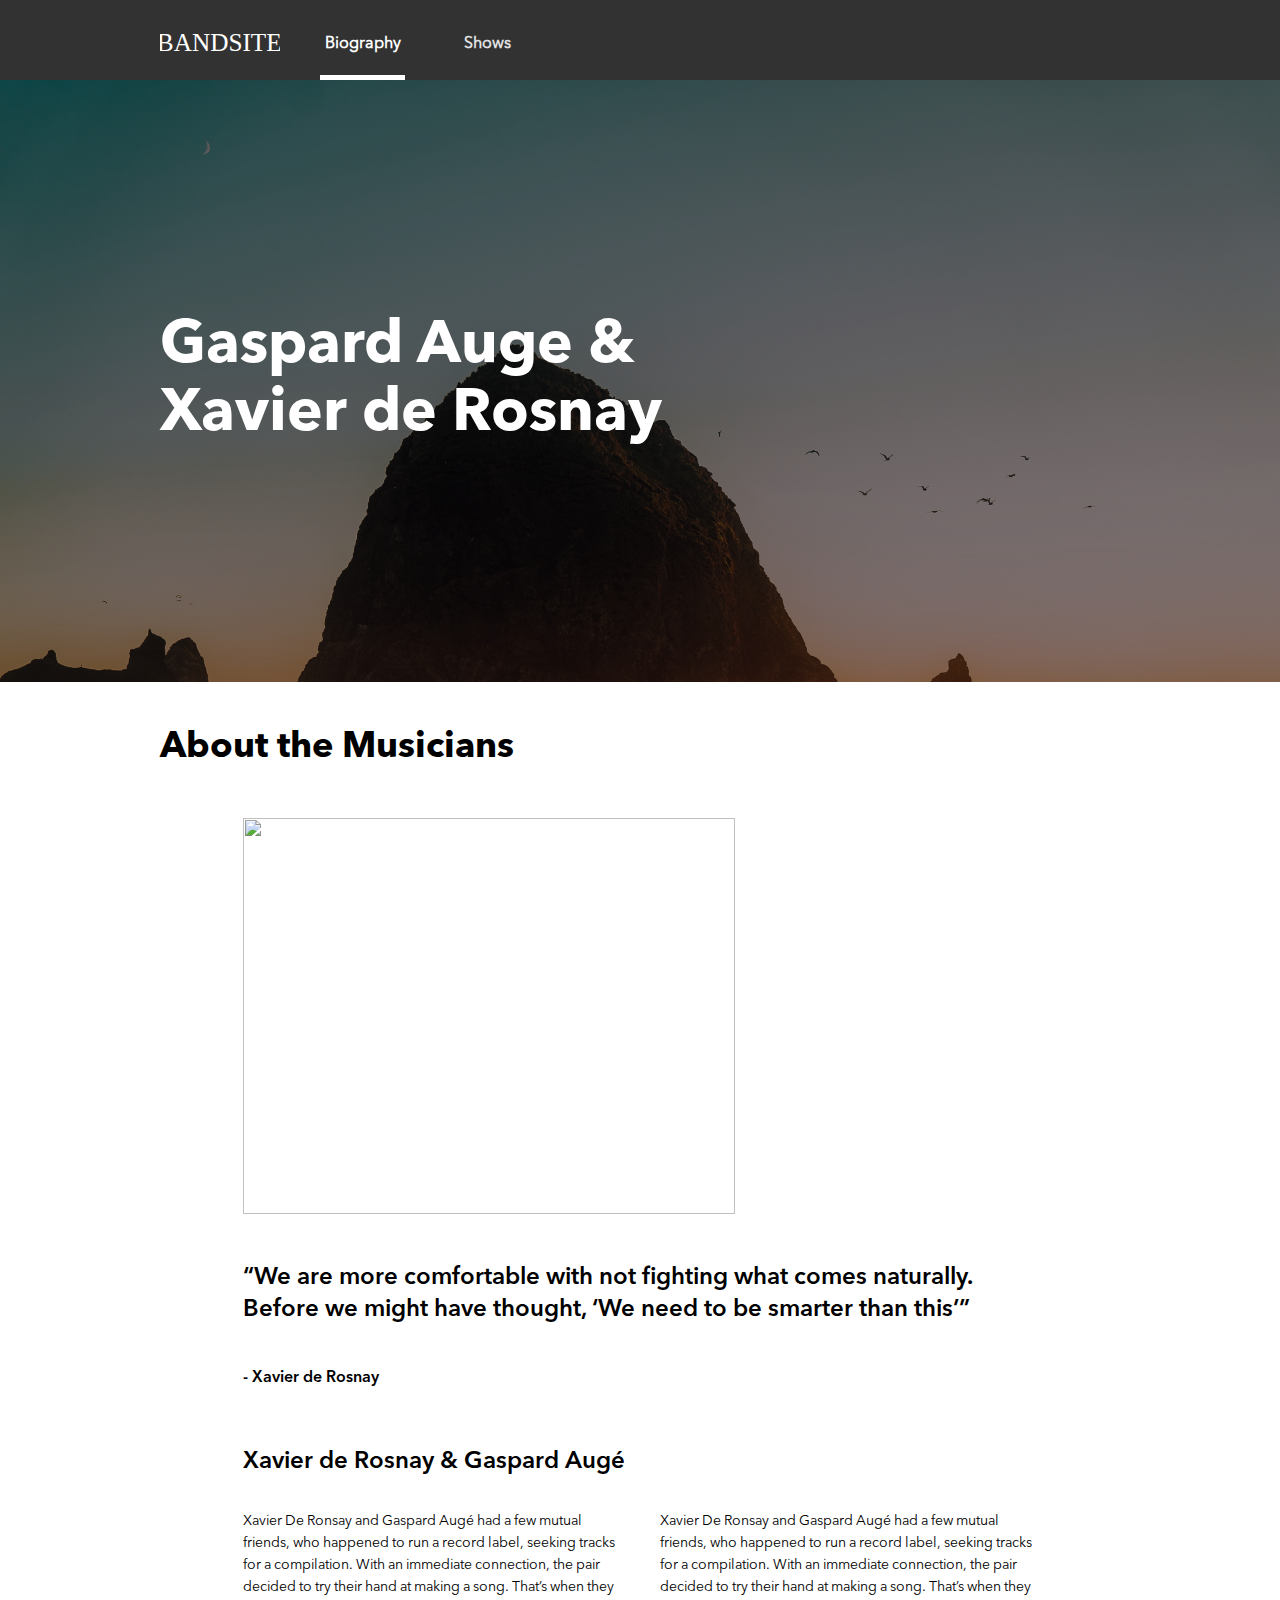
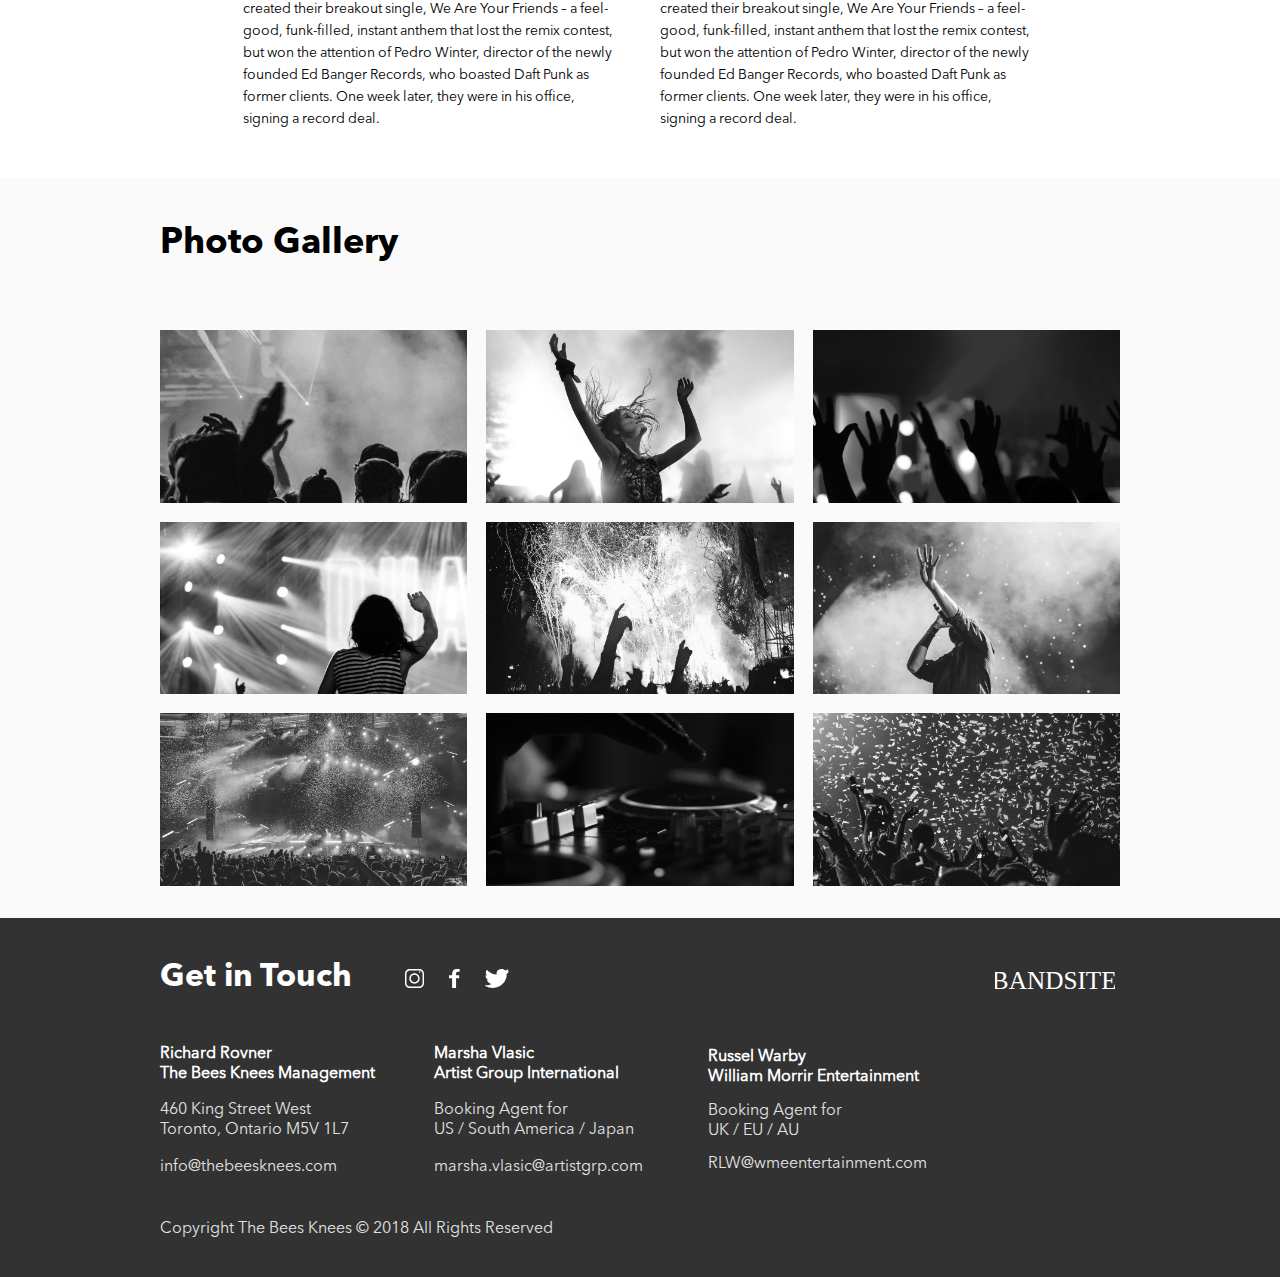
==== sprint-2/index.html @ 030485b4 "Finished Shows Page" ====
<!DOCTYPE html>
<html lang="en">

<head>
    <meta charset="UTF-8">
    <meta http-equiv="X-UA-Compatible" content="ie=edge">
    <meta name="viewport" content="width=device-width, initial-scale=1.0">
    <title>Gaspard Auge & Xavier de Rosnay</title>
    <link rel="stylesheet" type="text/css" href="css/styles.css">
</head>

<body>
    <nav>
        <div class="nav__logo">
            <a href="index.html"><img src="assets/Logo/Logo-bandsite.svg"></a>
        </div>
        <div class="nav__pages">
            <a class="nav__text nav__text--selected" href ="index.html"><h3>Biography</h3></a>
            <a class="nav__text" href ="pages/shows.html"><h3>Shows</h3></a>
        </div>
    </nav>
    <div class="header__image--overlay">
        <header>
            <h1 class="header__title">
                Gaspard Auge & <br /> Xavier de Rosnay
            </h1>
        </header>
    </div>
    
    <main>
        <h1 class="main__text">
            <br />About the Musicians
        </h1>
        <img class="main__image--large" src="assets/Images/Band-Image.jpg">
        <h2 class="main__quote">
            “We are more comfortable with not fighting what comes naturally.
            Before we might have thought, ‘We need to be smarter than this’”
        </h2>
        <h3 class="main__quote--attribution">
            - Xavier de Rosnay
        </h3>
        <h2 class="main__paragraph--title">
            Xavier de Rosnay & Gaspard Augé
        </h2>
        <div class="main__paragraph--container">
            <h4 class="main__paragraph--text">
                Xavier De Ronsay and Gaspard Augé had a few mutual friends,
                who happened to run a record label, seeking tracks for a
                compilation. With an immediate connection, the pair decided to
                try their hand at making a song. That’s when they created their
                breakout single, We Are Your Friends – a feel-good, funk-filled,
                instant anthem that lost the remix contest, but won the attention
                of Pedro Winter, director of the newly founded Ed Banger
                Records, who boasted Daft Punk as former clients. One week
                later, they were in his office, signing a record deal.
            </h4>

            <br />
            <h4 class="main__paragraph--text">
                Xavier De Ronsay and Gaspard Augé had a few mutual friends,
                who happened to run a record label, seeking tracks for a
                compilation. With an immediate connection, the pair decided to
                try their hand at making a song. That’s when they created their
                breakout single, We Are Your Friends – a feel-good, funk-filled,
                instant anthem that lost the remix contest, but won the attention
                of Pedro Winter, director of the newly founded Ed Banger
                Records, who boasted Daft Punk as former clients. One week
                later, they were in his office, signing a record deal.
            </h4>
        </div>

        <div class="main__photoGallery">
            <h1 class="main__photoGallery--title"><br />Photo Gallery</h1>
            <img class="main__image--small" src="assets/Images/Photo-gallery-1.jpg">
            <img class="main__image--small" src="assets/Images/Photo-gallery-2.jpg">
            <img class="main__image--small" src="assets/Images/Photo-gallery-3.jpg">
            <img class="main__image--small" src="assets/Images/Photo-gallery-4.jpg">
            <img class="main__image--small" src="assets/Images/Photo-gallery-5.jpg">
            <img class="main__image--small" src="assets/Images/Photo-gallery-6.jpg">
            <img class="main__image--small" src="assets/Images/Photo-gallery-7.jpg">
            <img class="main__image--small" src="assets/Images/Photo-gallery-8.jpg">
            <img class="main__image--small" src="assets/Images/Photo-gallery-9.jpg">
        </div>
    </main>

    <footer>
        <div class="footer__container">
            <h1>
                Get in Touch
            </h1>

            <div class="footer__social">
                <img class="footer__social--icon" src="assets/Icons/SVG/Icon-instagram.svg">
                <img class="footer__social--icon" src="assets/Icons/SVG/Icon-facebook.svg">
                <img class="footer__social--icon" src="assets/Icons/SVG/Icon-twitter.svg">
                <div class="footer__logo">
                    <a href="index.html"><img src="assets/Logo/Logo-bandsite.svg"></a>
                </div>
            </div>

            <div class="footer__text--container">
                <h4 class="footer__text--bold">Richard Rovner <br />The Bees Knees Management</h2>
                    <h4 class="footer__text">460 King Street West <br />Toronto, Ontario M5V 1L7</h2>
                        <a class="footer__text" href="Mailto:info@thebeesknees.com">info@thebeesknees.com</a>
            </div>

            <div class="footer__text--container">
                <h4 class="footer__text--bold">Marsha Vlasic<br />Artist Group International</h2>
                    <h4 class="footer__text">Booking Agent for<br />US / South America / Japan</h2>
                        <a class="footer__text"
                            href="Mailto:marsha.vlasic@artistgrp.com">marsha.vlasic@artistgrp.com</a>
            </div>

            <div class="footer__text--container">
                <h4 class="footer__text--bold">Russel Warby<br />William Morrir Entertainment</h2>
                    <h4 class="footer__text">Booking Agent for<br />UK / EU / AU</h2>
                        <a class="footer__text" href="Mailto:RLW@wmeentertainment.com">RLW@wmeentertainment.com</a>
            </div>

            <h4 class="footer__copyright">Copyright The Bees Knees © 2018 All Rights Reserved</h2>
        </div>
    </footer>
</body>

</html>
---- sprint-2/css/styles.css ----
@font-face {
  font-family: "AvenirNextRegular";
  src: url(../fonts/AvenirNextRegular.otf);
}

@font-face {
  font-family: "AvenirNextDemiBold";
  src: url(../fonts/AvenirNextDemi.otf);
}

@font-face {
  font-family: "AvenirNextBold";
  src: url(../fonts/AvenirNextBold.otf);
}

body {
  margin: 0px;
  font-family: AvenirNextRegular;
}

main {
  display: -webkit-box;
  display: -ms-flexbox;
  display: flex;
  -webkit-box-orient: vertical;
  -webkit-box-direction: normal;
      -ms-flex-direction: column;
          flex-direction: column;
}

a {
  text-decoration: none;
}

h1 {
  font-size: 7.5vw;
  line-height: 10vw;
  margin: 0px;
  font-family: AvenirNextBold;
}

h2 {
  font-size: 5vw;
  line-height: 7vw;
  margin: 0px;
  font-family: AvenirNextDemiBold;
}

h3 {
  font-size: 4vw;
  line-height: 6vw;
  margin: 0px;
  font-family: AvenirNextDemiBold;
}

h4 {
  font-size: 3.8vw;
  line-height: 5vw;
  margin: 0px;
  font-weight: normal;
}

h5 {
  font-size: 4vw;
  line-height: 6vw;
  color: #AFAFAF;
  margin: 0px;
  padding-bottom: 5vw;
}

table {
  margin: 0px 5%;
  padding-bottom: 40px;
}

td {
  display: block;
}

nav {
  background-color: #323232;
  height: 80px;
  display: -webkit-box;
  display: -ms-flexbox;
  display: flex;
  -ms-flex-wrap: wrap;
      flex-wrap: wrap;
  -webkit-box-pack: space-evenly;
      -ms-flex-pack: space-evenly;
          justify-content: space-evenly;
  -webkit-box-align: end;
      -ms-flex-align: end;
          align-items: flex-end;
}

nav h3 {
  font-family: AvenirNextRegular;
}

.nav__logo {
  display: -webkit-box;
  display: -ms-flexbox;
  display: flex;
  padding-bottom: 1vw;
}

.nav__pages {
  width: 100%;
  height: 38px;
  display: -webkit-box;
  display: -ms-flexbox;
  display: flex;
  -webkit-box-pack: space-evenly;
      -ms-flex-pack: space-evenly;
          justify-content: space-evenly;
  -webkit-box-align: end;
      -ms-flex-align: end;
          align-items: flex-end;
}

.nav__text {
  color: #E1E1E1;
  text-align: center;
  width: 50%;
  padding: 2vw;
  font-family: AvenirNextRegular;
  font-weight: normal;
  border-bottom: solid #323232 5px;
}

.nav__text:hover {
  border-color: #FFFFFF;
  font-weight: bold;
  color: #FFFFFF;
  -webkit-transition: 0.3s;
  transition: 0.3s;
}

.nav__text--selected {
  color: #FFFFFF;
  border-bottom: solid #FFFFFF 5px;
  font-weight: bold;
}

header, .header__shows {
  background-image: url(../assets/Images/Hero-image.jpg), -webkit-gradient(linear, left top, left bottom, from(rgba(0, 0, 0, 0.5)), to(rgba(0, 0, 0, 0.5)));
  background-image: url(../assets/Images/Hero-image.jpg), linear-gradient(rgba(0, 0, 0, 0.5), rgba(0, 0, 0, 0.5));
  background-blend-mode: overlay;
  background-size: 100%;
  height: 57vw;
  display: -webkit-box;
  display: -ms-flexbox;
  display: flex;
  -webkit-box-align: center;
      -ms-flex-align: center;
          align-items: center;
}

.header__shows {
  background-image: url(../assets/Images/Show-image.jpg), -webkit-gradient(linear, left top, left bottom, from(rgba(0, 0, 0, 0.5)), to(rgba(0, 0, 0, 0.5)));
  background-image: url(../assets/Images/Show-image.jpg), linear-gradient(rgba(0, 0, 0, 0.5), rgba(0, 0, 0, 0.5));
  background-position: center;
  height: 150vw;
  -webkit-box-orient: vertical;
  -webkit-box-direction: normal;
      -ms-flex-direction: column;
          flex-direction: column;
  -webkit-box-pack: start;
      -ms-flex-pack: start;
          justify-content: flex-start;
}

.header__title, .header__title--shows, .header__text--small {
  color: #FFFFFF;
  width: 70%;
  padding: 5%;
}

.header__title--shows {
  font-size: 11vw;
  line-height: 14vw;
  width: 90%;
  padding-bottom: 20vw;
}

.header__text--small {
  -ms-flex-item-align: start;
      align-self: flex-start;
  padding-bottom: 0px;
  padding-top: 20vw;
  font-size: 4.5vw;
}

.header__SoundCloud--container {
  width: 90%;
  -ms-flex-item-align: center;
      -ms-grid-row-align: center;
      align-self: center;
}

.header__SoundCloud {
  width: 100%;
  height: 30vw;
}

.main__image--large {
  -o-object-fit: cover;
     object-fit: cover;
  width: 90%;
  height: 45vw;
  -ms-flex-item-align: center;
      -ms-grid-row-align: center;
      align-self: center;
  padding: 7.5vw 0px;
}

.main__image--small {
  width: 90%;
  -ms-flex-item-align: center;
      -ms-grid-row-align: center;
      align-self: center;
  padding-bottom: 5%;
  -webkit-filter: grayscale(100%);
          filter: grayscale(100%);
}

.main__image--small:hover {
  -webkit-filter: grayscale(0%);
          filter: grayscale(0%);
  -webkit-transition: 0.3s;
  transition: 0.3s;
}

.main__text, .main__text--title, .main__text--label, .main__text--info, .main__text--date, .main__quote, .main__quote--attribution, .main__paragraph--title, .main__paragraph--text, .main__photoGallery--title {
  width: 90%;
  -ms-flex-item-align: center;
      -ms-grid-row-align: center;
      align-self: center;
}

.main__text--title {
  padding-bottom: 12.5%;
}

.main__text--label {
  padding-bottom: 5%;
}

.main__label--top {
  display: none;
}

.main__text--info, .main__text--date {
  padding-bottom: 7.5%;
}

.main__divider {
  background-color: #E1E1E1;
  height: 1px;
  width: 100%;
  margin-bottom: 7.5%;
}

.main__quote {
  padding-bottom: 10%;
}

.main__quote--attribution {
  padding-bottom: 12.5%;
}

.main__paragraph--title {
  padding-bottom: 7.5%;
}

.main__paragraph--container {
  width: 90%;
  -ms-flex-item-align: center;
      align-self: center;
  display: -webkit-box;
  display: -ms-flexbox;
  display: flex;
  -webkit-box-orient: vertical;
  -webkit-box-direction: normal;
      -ms-flex-direction: column;
          flex-direction: column;
}

.main__paragraph--text {
  width: 100%;
}

.main__photoGallery {
  background-color: #FAFAFA;
  display: -webkit-box;
  display: -ms-flexbox;
  display: flex;
  -webkit-box-orient: vertical;
  -webkit-box-direction: normal;
      -ms-flex-direction: column;
          flex-direction: column;
  margin-top: 12.5%;
  padding-bottom: 8%;
}

.main__photoGallery--title {
  padding-bottom: 7.5%;
}

.main__button--cta {
  border-radius: 4px;
  border: none;
  background-color: #323232;
  color: white;
  width: 100%;
  height: 15vw;
  -ms-flex-item-align: center;
      -ms-grid-row-align: center;
      align-self: center;
  margin: 2.5% 0px 5% 0px;
}

.main__button--cta:hover {
  background-color: black;
  -webkit-transition: 0.2s;
  transition: 0.2s;
}

footer {
  background-color: #323232;
  padding: 10% 0%;
}

.footer__container {
  display: -webkit-box;
  display: -ms-flexbox;
  display: flex;
  -webkit-box-orient: horizontal;
  -webkit-box-direction: normal;
      -ms-flex-flow: row wrap;
          flex-flow: row wrap;
  width: 80%;
}

footer h4 {
  line-height: 20px;
}

footer h1 {
  font-size: 11vw;
  line-height: 10vw;
  color: #FFFFFF;
  padding-left: 3%;
  padding-bottom: 10%;
}

.footer__social {
  margin-left: 5%;
  width: 40%;
  display: -webkit-box;
  display: -ms-flexbox;
  display: flex;
  -webkit-box-pack: justify;
      -ms-flex-pack: justify;
          justify-content: space-between;
  padding-bottom: 10%;
}

.footer__social--icon {
  height: 6vw;
  padding: 0px, 20px;
}

.footer__logo {
  display: none;
}

.footer__text, .footer__text--bold, .footer__copyright {
  color: #E1E1E1;
  font-family: AvenirNextRegular;
  font-weight: normal;
  padding-left: 3%;
  padding-bottom: 6%;
  font-size: 3.5vw;
  line-height: 5vw;
  font-weight: normal;
}

.footer__text--bold {
  font-size: 4vw;
  color: #FFFFFF;
  font-weight: 700;
  padding-top: 5%;
}

.footer__text--container {
  width: 100%;
}

.footer__copyright {
  padding-top: 5%;
  width: 70%;
}

@media (min-width: 600px) {
  h1 {
    font-size: 36px;
    line-height: 44px;
  }
  h2 {
    font-size: 24px;
    line-height: 32px;
  }
  h3 {
    font-size: 16px;
    line-height: 24px;
  }
  h4 {
    font-size: 14px;
    line-height: 22px;
  }
  h5 {
    font-size: 12px;
    line-height: 20px;
    padding: 0px;
  }
  table {
    margin: 0px 3%;
  }
  td {
    display: table-cell;
    width: auto;
  }
  nav {
    -ms-flex-wrap: nowrap;
        flex-wrap: nowrap;
    -webkit-box-pack: justify;
        -ms-flex-pack: justify;
            justify-content: space-between;
  }
  .nav__logo {
    -ms-flex-item-align: center;
        -ms-grid-row-align: center;
        align-self: center;
    padding: 0px 3vw;
  }
  .nav__pages {
    height: 80px;
    -webkit-box-pack: start;
        -ms-flex-pack: start;
            justify-content: flex-start;
    -webkit-box-align: center;
        -ms-flex-align: center;
            align-items: center;
  }
  .nav__text {
    -webkit-box-sizing: border-box;
            box-sizing: border-box;
    width: 85px;
    height: 100%;
    margin: 0px 4%;
    padding: 32px 5px;
  }
  header, .header__shows {
    height: 52vw;
  }
  .header__shows {
    height: 87vw;
  }
  .header__title, .header__title--shows, .header__text--small {
    font-size: 8vw;
    line-height: 8.5vw;
    width: 70%;
    padding: 3%;
  }
  .header__text--small {
    font-size: 3.2vw;
    line-height: 4vw;
    padding-top: 8%;
    padding-bottom: 0px;
    font-family: AvenirNextBold;
  }
  .header__title--shows {
    line-height: 12vw;
    -ms-flex-item-align: start;
        align-self: flex-start;
    width: 80%;
  }
  .header__SoundCloud--container {
    width: 94%;
  }
  .header__SoundCloud {
    width: 62%;
    height: 20vw;
  }
  .main__image--large {
    width: 94%;
    height: 47vw;
    padding: 35px 0px;
  }
  .main__image--small {
    width: 30%;
    padding-bottom: 3%;
  }
  .main__text, .main__text--title, .main__text--label, .main__text--info, .main__text--date, .main__quote, .main__quote--attribution, .main__paragraph--title, .main__paragraph--text, .main__photoGallery--title {
    width: 94%;
  }
  .main__text--title {
    padding-bottom: 32px;
  }
  .main__text--label {
    display: none;
  }
  .main__label--top {
    display: table-cell;
    padding: 0px;
  }
  .main__text--info, .main__text--date {
    padding: 0px;
    width: auto;
  }
  .main__text--date {
    font-size: 16px;
    line-height: 24px;
  }
  .main__table--date {
    width: 30%;
  }
  .main__table--info {
    width: 22%;
  }
  .main__table--button {
    text-align: right;
  }
  .main__button--cta {
    margin: 16px, 0px;
    width: 160px;
    height: 48px;
  }
  .main__divider {
    width: 100%;
    margin: 0px;
  }
  .main__quote {
    padding-bottom: 32px;
  }
  .main__quote--attribution {
    padding-bottom: 40px;
  }
  .main__paragraph--title {
    padding-bottom: 24px;
  }
  .main__paragraph--container {
    width: 94%;
    -webkit-box-orient: horizontal;
    -webkit-box-direction: normal;
        -ms-flex-direction: row;
            flex-direction: row;
    -webkit-box-pack: justify;
        -ms-flex-pack: justify;
            justify-content: space-between;
  }
  .main__paragraph--text:first-child {
    padding-right: 24px;
  }
  .main__photoGallery {
    margin-top: 48px;
    -webkit-box-orient: horizontal;
    -webkit-box-direction: normal;
        -ms-flex-flow: row wrap;
            flex-flow: row wrap;
    -webkit-box-pack: space-evenly;
        -ms-flex-pack: space-evenly;
            justify-content: space-evenly;
    -ms-flex-line-pack: justify;
        align-content: space-between;
    padding-bottom: 2%;
  }
  footer {
    padding: 7% 24px;
  }
  .footer__container {
    width: 100%;
    -webkit-box-pack: justify;
        -ms-flex-pack: justify;
            justify-content: space-between;
    -webkit-box-align: center;
        -ms-flex-align: center;
            align-items: center;
  }
  footer h1 {
    font-size: 4.7vw;
    line-height: 44px;
    padding: 0px;
  }
  .footer__social {
    width: 63%;
    -webkit-box-align: start;
        -ms-flex-align: start;
            align-items: flex-start;
    margin: 0px;
    padding: 0px;
  }
  .footer__social--icon {
    height: 3vw;
    -ms-flex-item-align: center;
        -ms-grid-row-align: center;
        align-self: center;
  }
  .footer__logo {
    display: -webkit-box;
    display: -ms-flexbox;
    display: flex;
    -ms-flex-item-align: center;
        align-self: center;
    padding-bottom: 10px;
    margin-left: 32%;
  }
  .footer__text, .footer__text--bold, .footer__copyright {
    font-size: 2vw;
    line-height: 20px;
    display: -webkit-box;
    display: -ms-flexbox;
    display: flex;
    padding-left: 0px;
  }
  .footer__text--bold {
    font-size: 2vw;
  }
  .footer__copyright {
    font-size: 14px;
    padding-bottom: 0px;
  }
  .footer__text--container {
    width: 30%;
    margin-top: 30px;
  }
}

@media (min-width: 1024px) {
  table {
    width: 100%;
    padding: 40px 0px;
    margin: 0px 12.5% 0px 0px;
  }
  .nav__logo {
    padding-left: 12.5vw;
    padding-right: 0px;
  }
  .nav__text {
    width: 85px;
    margin-right: 0%;
  }
  header, .header__shows {
    height: 47vw;
  }
  .header__title, .header__title--shows, .header__text--small {
    padding: 12.5%;
    width: 100%;
    font-size: 60px;
    line-height: 68px;
  }
  .header__shows {
    height: 670px;
    -webkit-box-orient: horizontal;
    -webkit-box-direction: normal;
        -ms-flex-flow: row wrap;
            flex-flow: row wrap;
    -ms-flex-line-pack: start;
        align-content: flex-start;
    padding-left: 12.5%;
  }
  .header__text--small {
    font-size: 24px;
    line-height: 32px;
    padding: 160px 0px 48px 0px;
    width: 100%;
  }
  .header__title--shows {
    font-size: 60px;
    line-height: 68px;
    padding: 0px;
    width: 600px;
    display: inline-block;
    margin-bottom: 48px;
  }
  .header__SoundCloud--container {
    width: 436px;
    padding-bottom: 13px;
  }
  .header__SoundCloud {
    width: 436px;
    height: 146px;
  }
  .main__image--large {
    width: 62%;
    height: 31vw;
    padding: 48px 0px;
  }
  .main__shows {
    -webkit-box-orient: horizontal;
    -webkit-box-direction: normal;
        -ms-flex-direction: row;
            flex-direction: row;
    -webkit-box-pack: justify;
        -ms-flex-pack: justify;
            justify-content: space-between;
  }
  .main__text, .main__text--title, .main__text--label, .main__text--info, .main__text--date, .main__quote, .main__quote--attribution, .main__paragraph--title, .main__paragraph--text, .main__photoGallery--title {
    width: 75%;
  }
  .main__text--title {
    width: 35vw;
    -ms-flex-item-align: start;
        align-self: flex-start;
    margin-left: 12.5%;
    display: inline-block;
  }
  .main__quote {
    padding-bottom: 40px;
    width: 62%;
  }
  .main__quote--attribution {
    padding-bottom: 56px;
    width: 62%;
  }
  .main__paragraph--title {
    padding-bottom: 32px;
    width: 62%;
  }
  .main__paragraph--container {
    width: 62%;
  }
  .main__paragraph--text:first-child {
    padding-right: 40px;
  }
  .main__photoGallery {
    padding-left: 12.5%;
    padding-right: 12.5%;
    -webkit-box-pack: justify;
        -ms-flex-pack: justify;
            justify-content: space-between;
    padding-bottom: 1%;
  }
  .main__photoGallery--title {
    padding-bottom: 64px;
    width: 100%;
  }
  .main__image--small {
    width: 32%;
    padding-bottom: 2%;
  }
  footer {
    padding: 3% 12.5%;
  }
  footer h1 {
    font-size: 2.5vw;
    padding-right: 5.5%;
  }
  .footer__container {
    -webkit-box-pack: start;
        -ms-flex-pack: start;
            justify-content: flex-start;
  }
  .footer__social--icon {
    height: 1.5vw;
  }
  .footer__social {
    width: 74%;
  }
  .footer__logo {
    margin-left: 65%;
    padding: 0px;
  }
  .footer__text--container {
    width: 274px;
  }
  .footer__text--container:nth-child(5) {
    width: auto;
  }
  .footer__text, .footer__text--bold, .footer__copyright {
    font-size: 16px;
  }
  .footer__text--bold {
    font-size: 16px;
  }
  .footer__copyright {
    padding-top: 2.7%;
  }
}
/*# sourceMappingURL=styles.css.map */
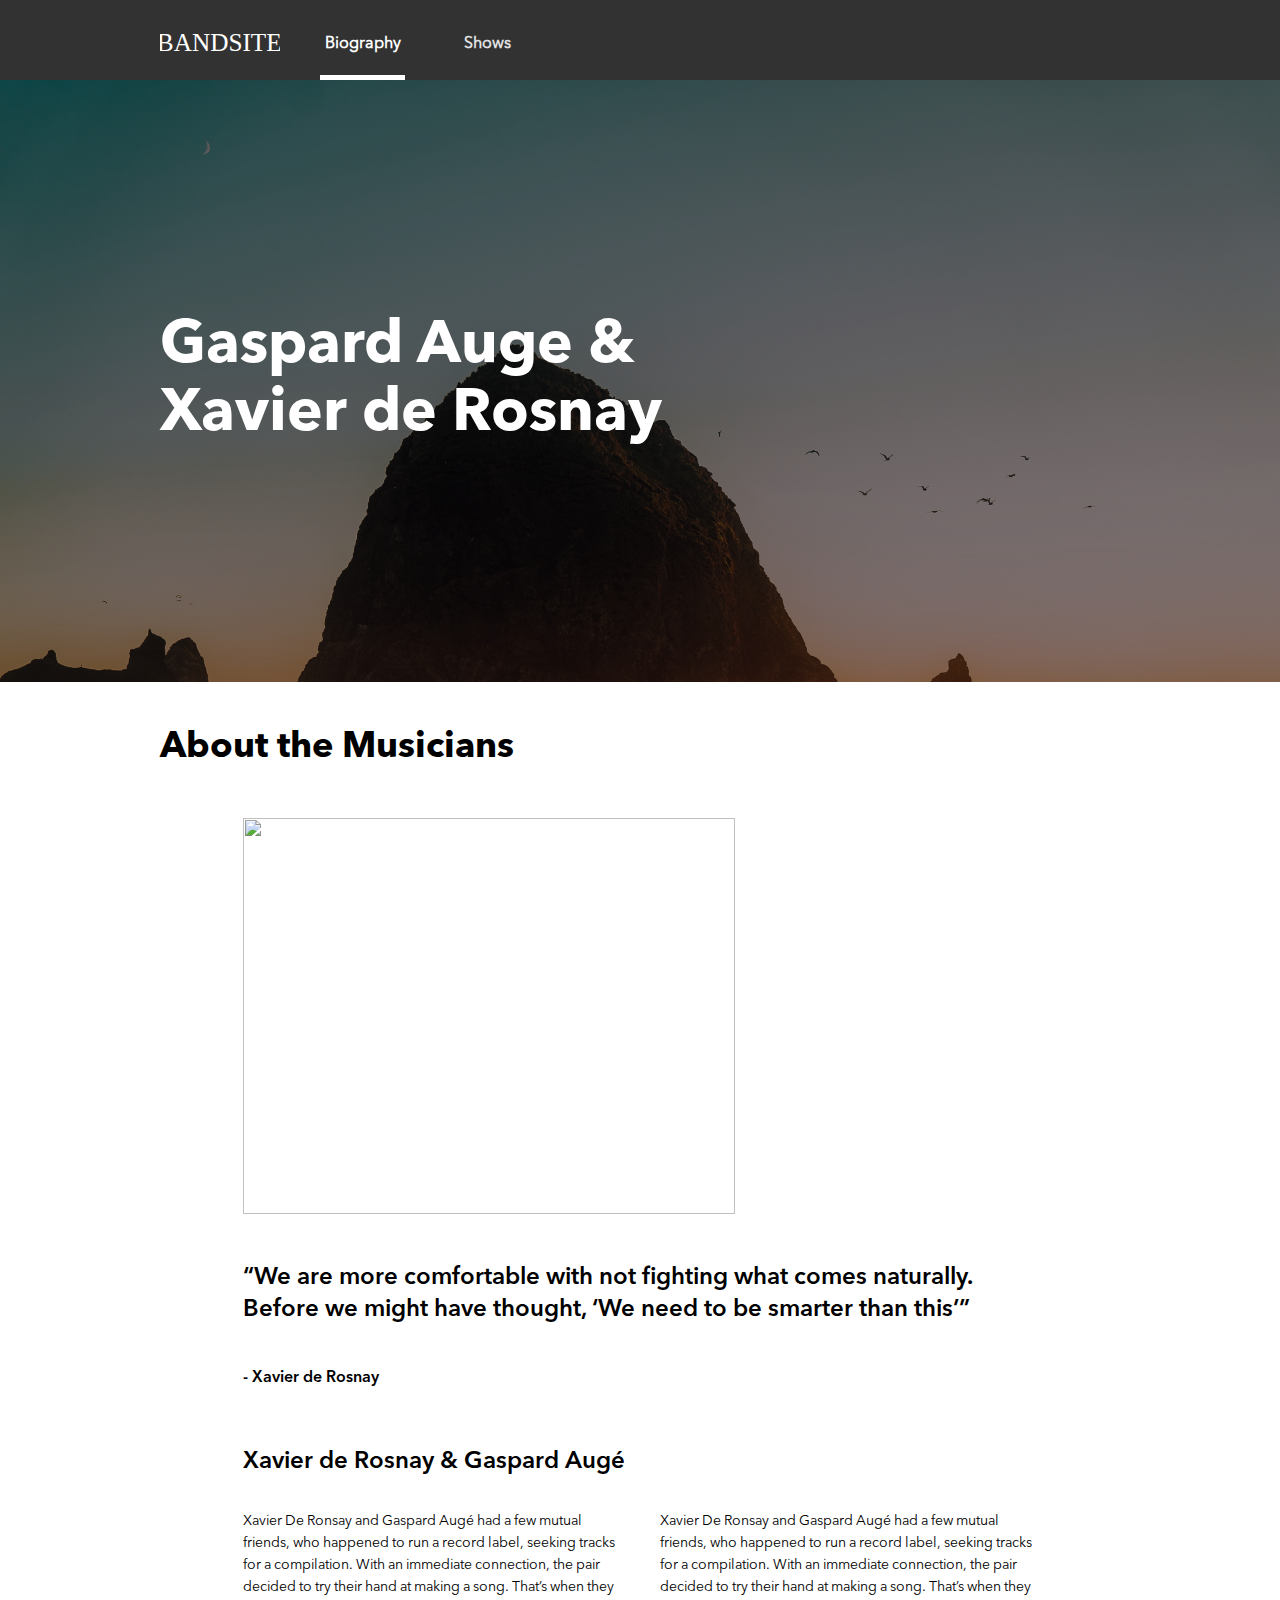
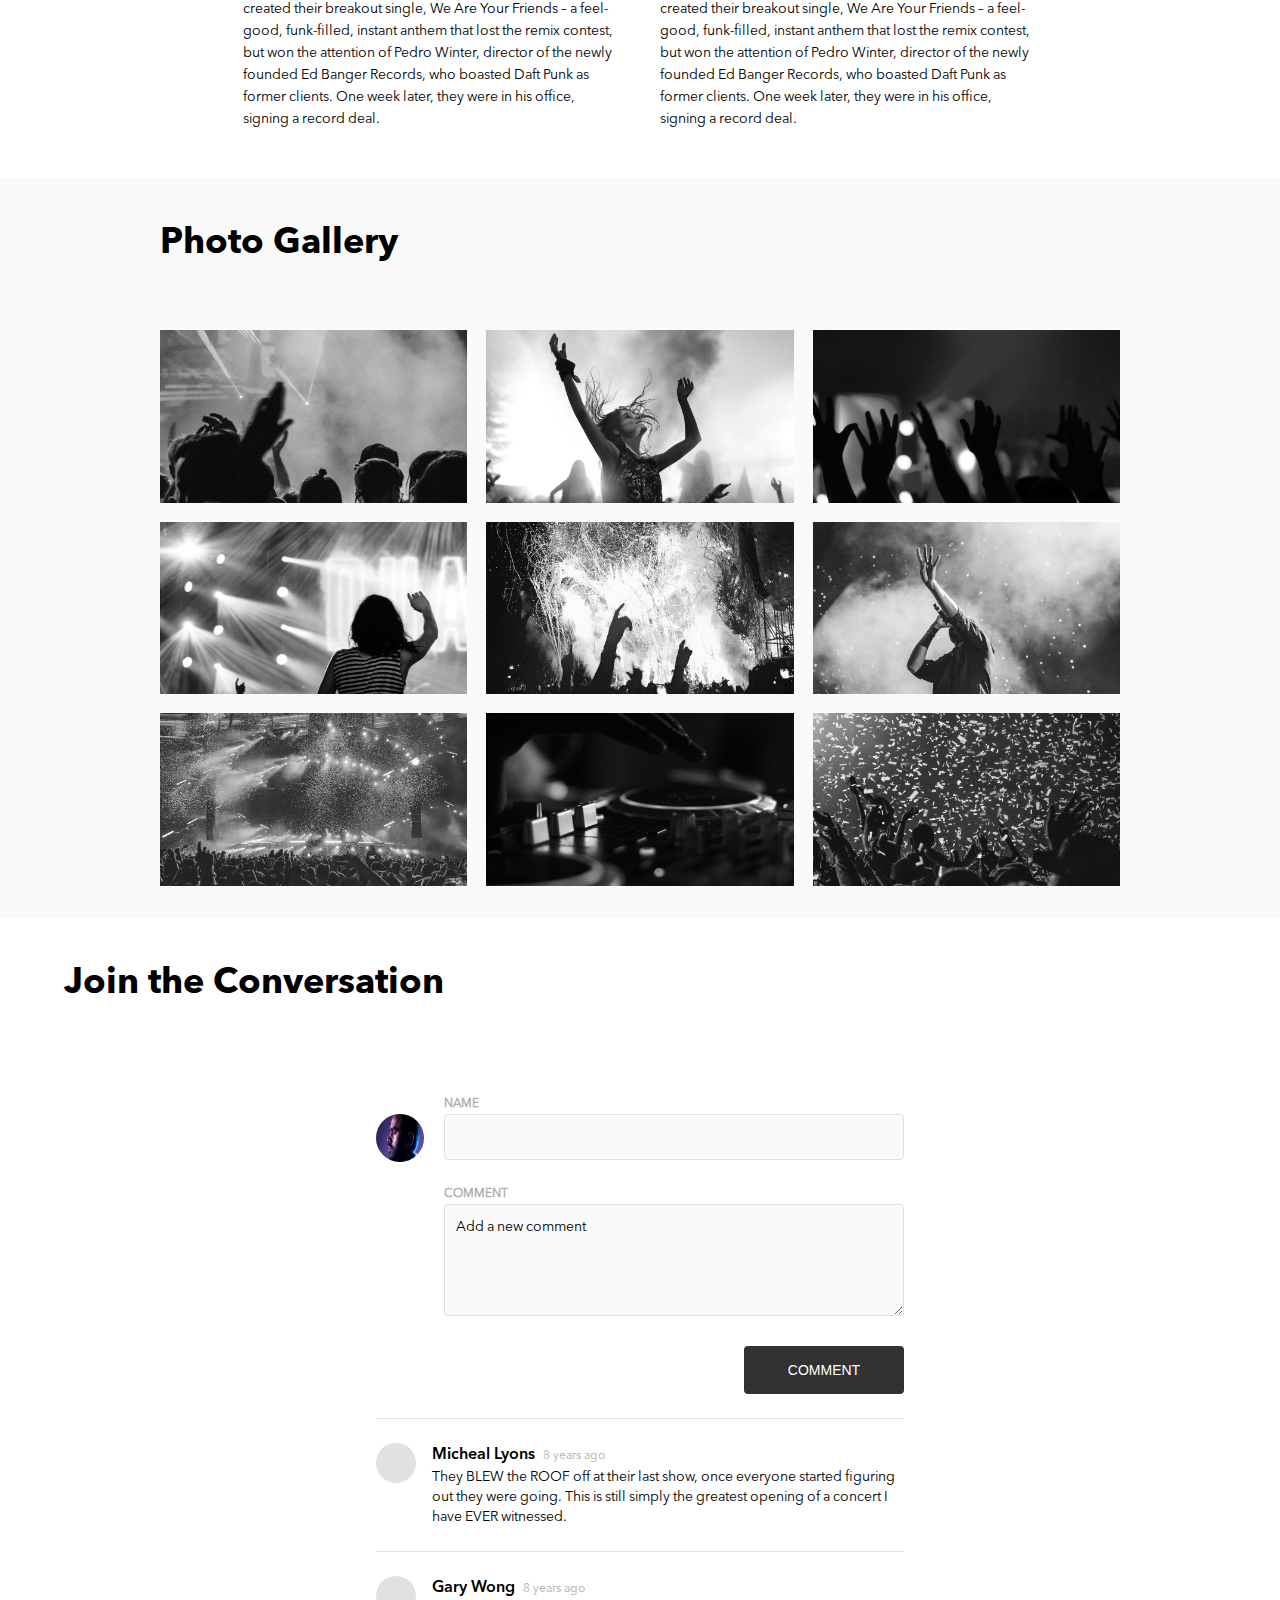
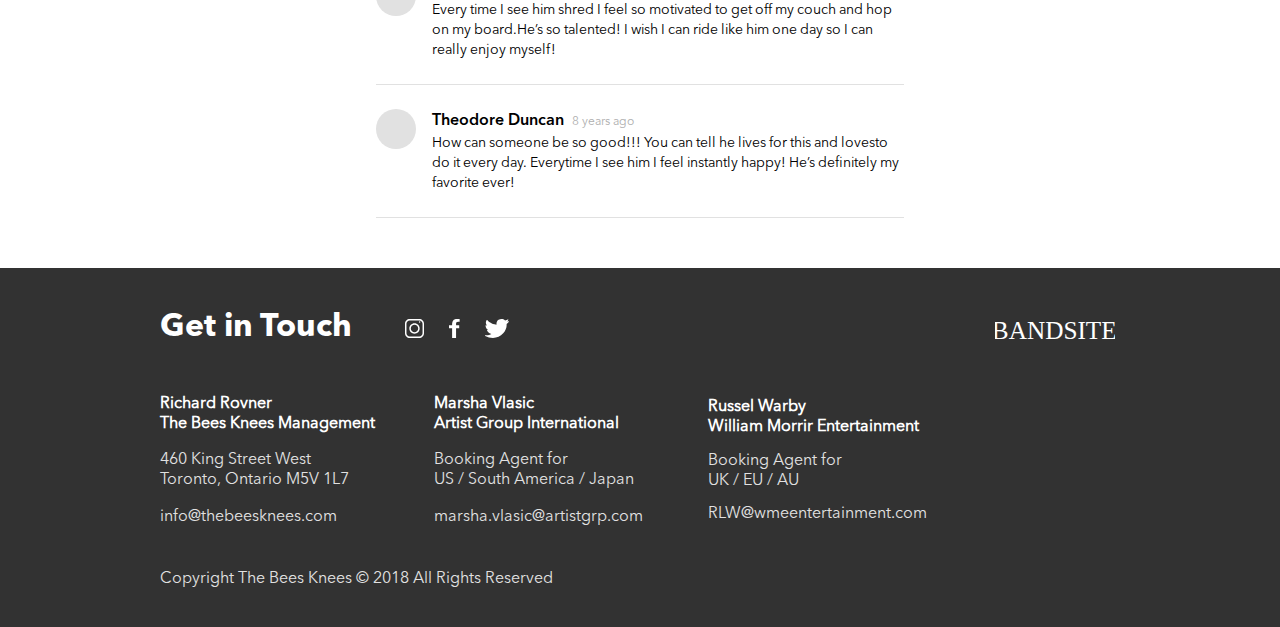
==== commit 546686b4: "Added Comment Section to Bio Page" ====
--- a/sprint-2/index.html
+++ b/sprint-2/index.html
@@ -81,9 +81,28 @@
             <img class="main__image--small" src="assets/Images/Photo-gallery-8.jpg">
             <img class="main__image--small" src="assets/Images/Photo-gallery-9.jpg">
         </div>
+            <h1 class="main__comments--title">
+                <br/>Join the Conversation
+            </h1>
+        <div id="commentTop" class="main__comments">
+            <div class="main__profilepic--container">
+                <img class="main__profilepic" src="./assets/Images/Mohan-muruge.jpg">
+            </div>
+
+            <form id="commentForm" class ="main__comments--container">
+                <label for="fullName"><h5>NAME</h5></label>
+                <input class="main__comments--input" type="text" name="fullName">
+
+                <label for="comment"><h5>COMMENT</h5></label>
+                <textarea class="main__comments--input" rows="4" type="text" name="comment">Add a new comment</textarea>
+                <button class="main__comments--button" type="submit" form="commentForm">COMMENT</button>
+            </form>
+
+            <div class="main__divider"></div>
+        </div> 
     </main>
 
-    <footer>
+    <footer class="footer__bio">
         <div class="footer__container">
             <h1>
                 Get in Touch
@@ -120,6 +139,7 @@
             <h4 class="footer__copyright">Copyright The Bees Knees © 2018 All Rights Reserved</h2>
         </div>
     </footer>
+    <script src="./script/script.js"></script>
 </body>
 
 </html>--- a/sprint-2/css/styles.css
+++ b/sprint-2/css/styles.css
@@ -307,11 +307,13 @@
   padding-bottom: 7.5%;
 }
 
-.main__button--cta {
+.main__button--cta, .main__comments--button {
   border-radius: 4px;
   border: none;
   background-color: #323232;
   color: white;
+  font-weight: 500;
+  font-size: 4vw;
   width: 100%;
   height: 15vw;
   -ms-flex-item-align: center;
@@ -320,15 +322,126 @@
   margin: 2.5% 0px 5% 0px;
 }
 
-.main__button--cta:hover {
+.main__button--cta:hover, .main__comments--button:hover {
   background-color: black;
   -webkit-transition: 0.2s;
   transition: 0.2s;
 }
 
+.main__comments {
+  -ms-flex-item-align: center;
+      align-self: center;
+  display: -webkit-box;
+  display: -ms-flexbox;
+  display: flex;
+  -webkit-box-orient: horizontal;
+  -webkit-box-direction: normal;
+      -ms-flex-flow: row wrap;
+          flex-flow: row wrap;
+  -webkit-box-pack: end;
+      -ms-flex-pack: end;
+          justify-content: flex-end;
+  width: 90%;
+}
+
+.main__comments--title {
+  padding: 0px 0px 5% 5%;
+}
+
+.main__profilepic--container {
+  display: inline-block;
+  margin-right: 5%;
+  margin-top: 6vw;
+  padding-top: 32px;
+}
+
+.main__profilepic, .main__profilepic--gray {
+  height: 15vw;
+  width: 15vw;
+  border-radius: 50%;
+  background-color: #E1E1E1;
+}
+
+.main__comments--container {
+  width: 78%;
+}
+
+.main__comments--container h5 {
+  padding-bottom: 8px;
+  padding-top: 24px;
+}
+
+.main__comments--button {
+  margin: 8px 0px 32px 0px;
+}
+
+.main__comments--input {
+  width: 100%;
+  -webkit-box-sizing: border-box;
+          box-sizing: border-box;
+  border-radius: 4px;
+  font-family: AvenirNextRegular;
+  font-size: 4vw;
+  padding: 7%;
+  background-color: #FAFAFA;
+  border: solid #E1E1E1 1.5px;
+}
+
+.main__comments--input:focus {
+  border: solid #323232 2px;
+}
+
+.main__comments--date {
+  float: right;
+  color: #AFAFAF;
+}
+
+.main__comments--body {
+  width: 80%;
+}
+
+.main__comments--body h3 {
+  padding-bottom: 5%;
+  display: inline-block;
+}
+
+.main__comments--body h5 {
+  font-weight: normal;
+  padding: 0px;
+}
+
+.main__comments--body h4 {
+  padding-bottom: 7.5%;
+  font-size: 4.37vw;
+  line-height: 6vw;
+  width: 100%;
+}
+
+.main__profilepic--gray {
+  width: 13vw;
+  height: 13vw;
+  margin-right: 5%;
+}
+
 footer {
   background-color: #323232;
   padding: 10% 0%;
+}
+
+footer h4 {
+  line-height: 20px;
+}
+
+footer h1 {
+  font-size: 11vw;
+  line-height: 10vw;
+  color: #FFFFFF;
+  padding-left: 3%;
+  padding-bottom: 10%;
+}
+
+.footer__bio {
+  margin-top: 26px;
 }
 
 .footer__container {
@@ -340,18 +453,6 @@
       -ms-flex-flow: row wrap;
           flex-flow: row wrap;
   width: 80%;
-}
-
-footer h4 {
-  line-height: 20px;
-}
-
-footer h1 {
-  font-size: 11vw;
-  line-height: 10vw;
-  color: #FFFFFF;
-  padding-left: 3%;
-  padding-bottom: 10%;
 }
 
 .footer__social {
@@ -532,7 +633,8 @@
   .main__table--button {
     text-align: right;
   }
-  .main__button--cta {
+  .main__button--cta, .main__comments--button {
+    font-size: 14px;
     margin: 16px, 0px;
     width: 160px;
     height: 48px;
@@ -576,8 +678,76 @@
         align-content: space-between;
     padding-bottom: 2%;
   }
+  .main__comments--input {
+    padding: 1.5vw;
+    font-size: 2vw;
+    line-height: 3vw;
+  }
+  .main__profilepic--container {
+    margin-top: 24px;
+    padding-top: 3vw;
+    margin-right: 4%;
+  }
+  .main__profilepic, .main__profilepic--gray {
+    height: 6vw;
+    width: 6vw;
+  }
+  .main__comments {
+    -ms-flex-item-align: center;
+        -ms-grid-row-align: center;
+        align-self: center;
+    width: 68vw;
+    -webkit-box-pack: end;
+        -ms-flex-pack: end;
+            justify-content: flex-end;
+  }
+  .main__comments .main__divider {
+    margin-bottom: 3vw;
+  }
+  .main__comments h5 {
+    padding-bottom: 0px;
+    font-size: 1.7vw;
+    line-height: 3vw;
+  }
+  .main__comments--container {
+    width: 59vw;
+  }
+  .main__comments--button {
+    float: right;
+    margin: 3vw 0px 3vw 0px;
+    width: 20vw;
+    height: 6vw;
+  }
+  .main__comments--date {
+    float: none;
+    display: inline-block;
+    margin: 0px 8px;
+  }
+  .main__comments--body {
+    width: 61vw;
+  }
+  .main__comments--body h3 {
+    padding: 0px;
+    font-size: 2vw;
+    line-height: 3vw;
+  }
+  .main__comments--body h4 {
+    padding-bottom: 3vw;
+    font-size: 1.8vw;
+    line-height: 3vw;
+  }
+  .main__profilepic--gray {
+    margin-right: 2vw;
+    height: 5vw;
+    width: 5vw;
+  }
   footer {
     padding: 7% 24px;
+  }
+  footer h1 {
+    font-size: 4.7vw;
+    line-height: 44px;
+    padding: 0px;
   }
   .footer__container {
     width: 100%;
@@ -587,11 +757,6 @@
     -webkit-box-align: center;
         -ms-flex-align: center;
             align-items: center;
-  }
-  footer h1 {
-    font-size: 4.7vw;
-    line-height: 44px;
-    padding: 0px;
   }
   .footer__social {
     width: 63%;
@@ -750,6 +915,55 @@
     width: 32%;
     padding-bottom: 2%;
   }
+  .main__comments--input {
+    padding: 11px;
+    font-size: 14px;
+    line-height: 22px;
+  }
+  .main__profilepic--container {
+    padding: 0px;
+    margin-top: 44px;
+    margin-right: 20px;
+  }
+  .main__profilepic, .main__profilepic--gray {
+    height: 48px;
+    width: 48px;
+  }
+  .main__comments {
+    width: 528px;
+  }
+  .main__comments .main__divider {
+    margin-bottom: 24px;
+  }
+  .main__comments h5 {
+    font-size: 12px;
+    line-height: 20px;
+  }
+  .main__comments--container {
+    width: 460px;
+  }
+  .main__comments--button {
+    margin: 24px 0px 24px 0px;
+    height: 48px;
+    width: 160px;
+  }
+  .main__comments--body {
+    width: 472px;
+  }
+  .main__comments--body h3 {
+    font-size: 16px;
+    line-height: 24px;
+  }
+  .main__comments--body h4 {
+    padding-bottom: 24px;
+    font-size: 14px;
+    line-height: 20px;
+  }
+  .main__profilepic--gray {
+    margin-right: 16px;
+    height: 40px;
+    width: 40px;
+  }
   footer {
     padding: 3% 12.5%;
   }
